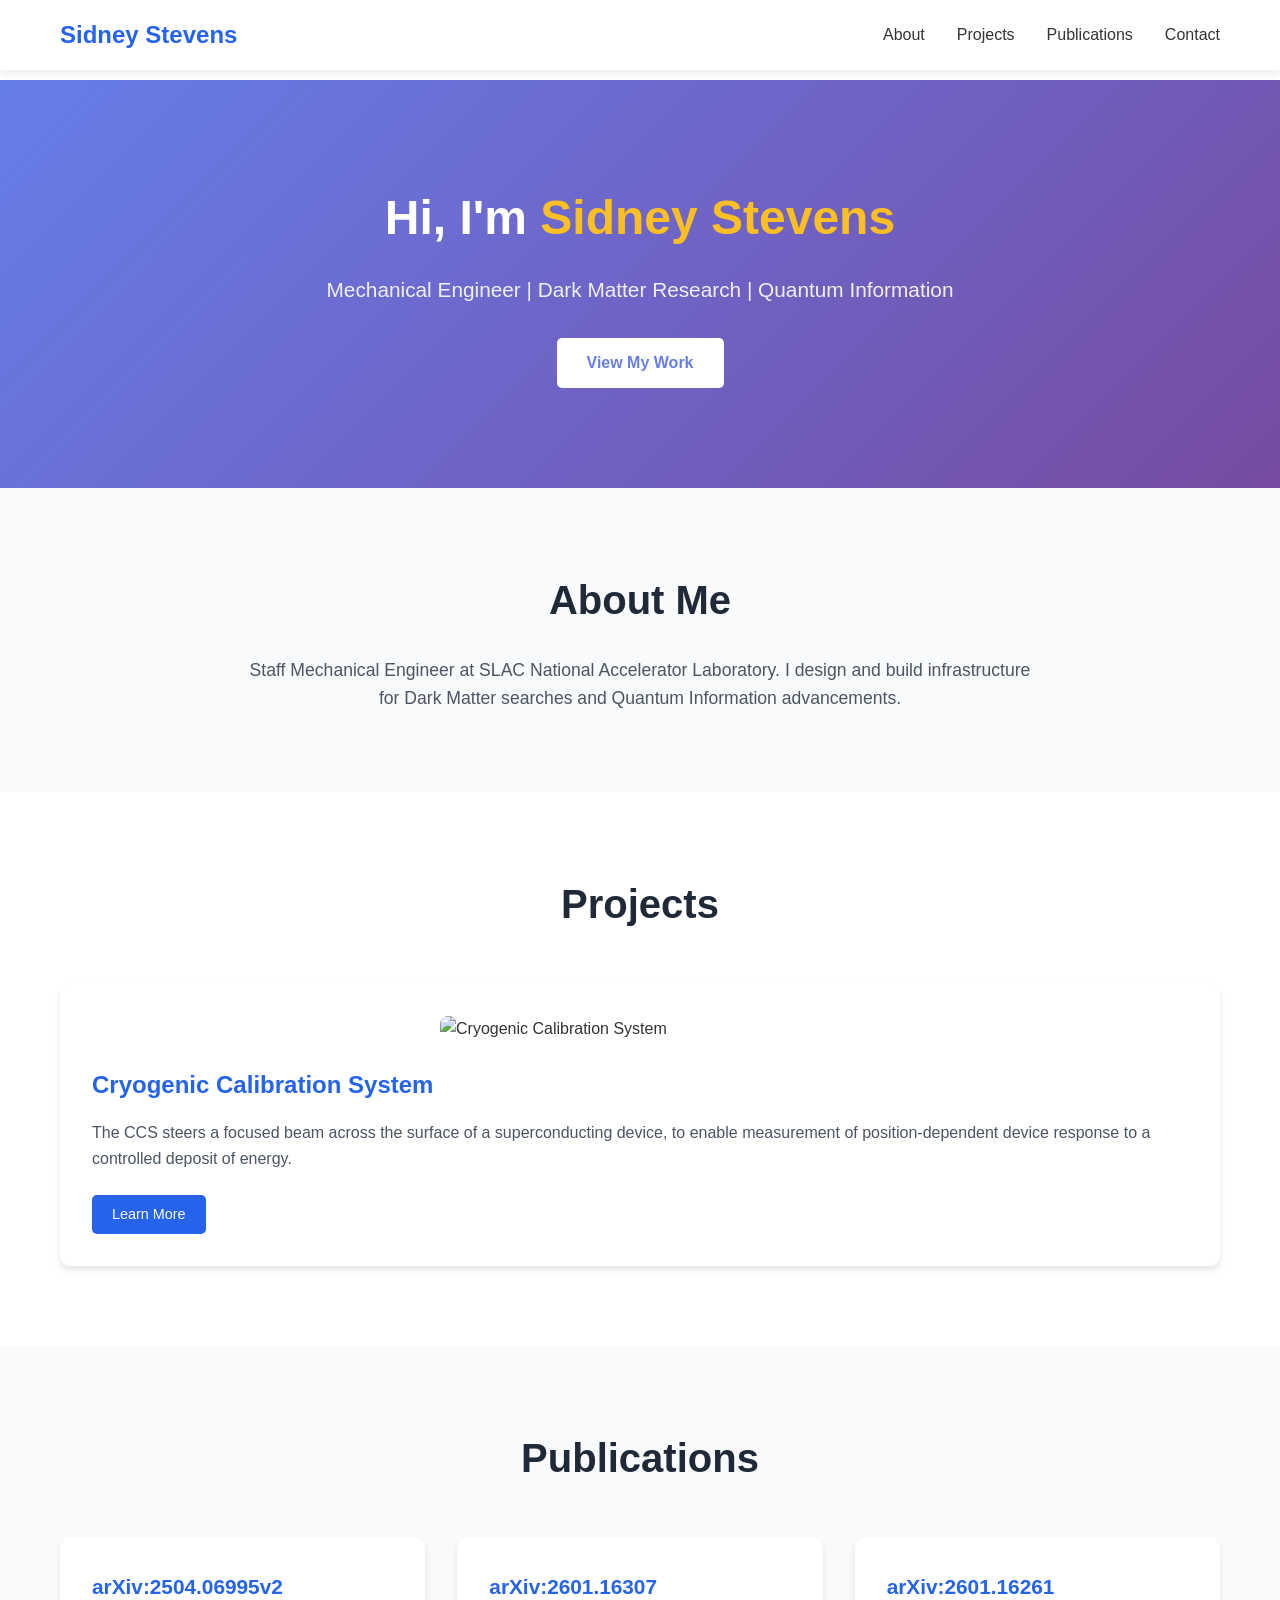
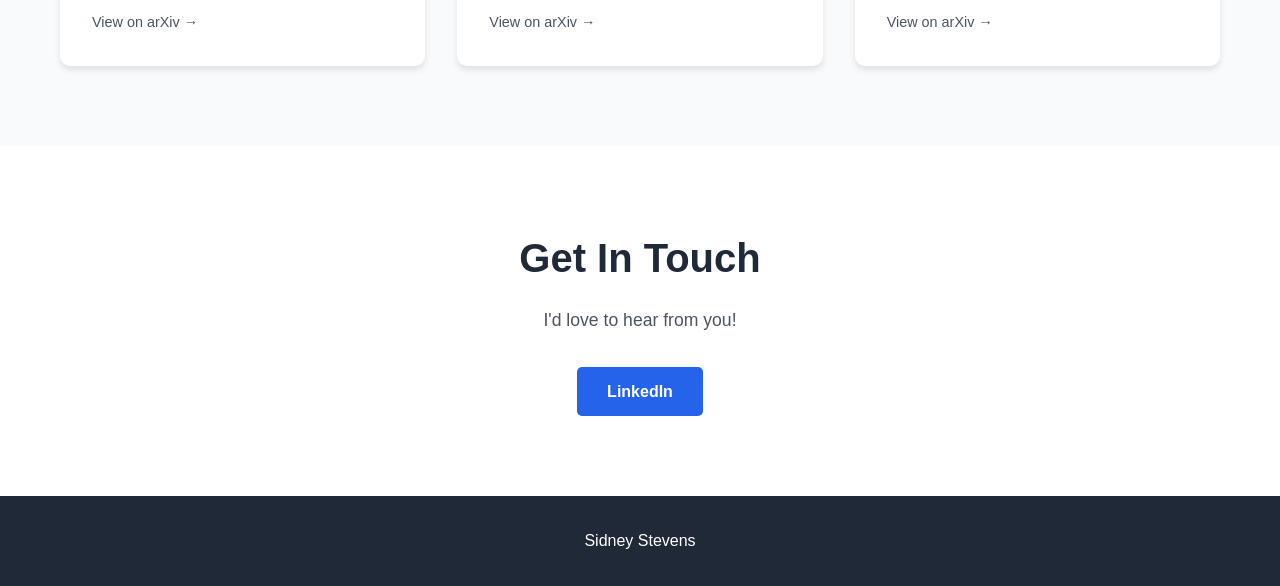
==== index.html @ 1811126e "Add files via upload" ====
<!DOCTYPE html>
<html lang="en">
<head>
    <meta charset="UTF-8">
    <meta name="viewport" content="width=device-width, initial-scale=1.0">
    <title>Sidney Stevens - Portfolio</title>
    <link rel="stylesheet" href="style.css">
</head>
<body>
    <!-- Navigation -->
    <nav class="navbar">
        <div class="container">
            <h1 class="logo">Sidney Stevens</h1>
            <ul class="nav-links">
                <li><a href="#about">About</a></li>
                <li><a href="#projects">Projects</a></li>
                <li><a href="#publications">Publications</a></li>
                <li><a href="#contact">Contact</a></li>
            </ul>
        </div>
    </nav>

    <!-- Hero Section -->
    <section class="hero">
        <div class="container">
            <h1>Hi, I'm <span class="highlight">Sidney Stevens</span></h1>
            <p class="subtitle">Mechanical Engineer | Dark Matter Research | Quantum Information</p>
            <a href="#projects" class="cta-button">View My Work</a>
        </div>
    </section>

    <!-- About Section -->
    <section id="about" class="about">
        <div class="container">
            <h2>About Me</h2>
            <p>Staff Mechanical Engineer at SLAC National Accelerator Laboratory. I design and build infrastructure for Dark Matter searches and Quantum Information advancements.</p>
        </div>
    </section>

    <!-- Projects Section -->
    <section id="projects" class="projects">
        <div class="container">
            <h2>Projects</h2>
            <div class="project-grid">
                <!-- Project Card 1 -->
                <div class="project-card">
                    <img src="images/cryogenic-calibration.jpg" alt="Cryogenic Calibration System" class="project-image">
                    <h3>Cryogenic Calibration System</h3>
                    <p>The CCS steers a focused beam across the surface of a superconducting device, to enable measurement of position-dependent device response to a controlled deposit of energy.</p>
                    <div class="project-links">
                        <a href="https://dmqis.stanford.edu/research/mems-calibration" target="_blank">Learn More</a>
                    </div>
                </div>

                <!-- Add more project cards as needed -->
            </div>
        </div>
    </section>

    <!-- Publications Section -->
    <section id="publications" class="publications">
        <div class="container">
            <h2>Publications</h2>
            <div class="publications-list">
                <div class="publication-item">
                    <a href="https://arxiv.org/abs/2504.06995v2" target="_blank">
                        <h3>arXiv:2504.06995v2</h3>
                        <p>View on arXiv →</p>
                    </a>
                </div>
                <div class="publication-item">
                    <a href="https://arxiv.org/abs/2601.16307" target="_blank">
                        <h3>arXiv:2601.16307</h3>
                        <p>View on arXiv →</p>
                    </a>
                </div>
                <div class="publication-item">
                    <a href="https://arxiv.org/abs/2601.16261" target="_blank">
                        <h3>arXiv:2601.16261</h3>
                        <p>View on arXiv →</p>
                    </a>
                </div>
            </div>
        </div>
    </section>

    <!-- Contact Section -->
    <section id="contact" class="contact">
        <div class="container">
            <h2>Get In Touch</h2>
            <p>I'd love to hear from you!</p>
            <div class="contact-links">
                <a href="https://www.linkedin.com/in/sidney-stevens/" target="_blank">LinkedIn</a>
            </div>
        </div>
    </section>

    <!-- Footer -->
    <footer>
        <p>Sidney Stevens</p>
    </footer>

    <script src="script.js"></script>
</body>
</html>
---- style.css ----
/* Reset and Base Styles */
* {
    margin: 0;
    padding: 0;
    box-sizing: border-box;
}

body {
    font-family: -apple-system, BlinkMacSystemFont, 'Segoe UI', Roboto, Oxygen, Ubuntu, sans-serif;
    line-height: 1.6;
    color: #333;
}

.container {
    max-width: 1200px;
    margin: 0 auto;
    padding: 0 20px;
}

/* Navigation */
.navbar {
    background-color: #fff;
    box-shadow: 0 2px 10px rgba(0,0,0,0.1);
    position: fixed;
    width: 100%;
    top: 0;
    z-index: 100;
}

.navbar .container {
    display: flex;
    justify-content: space-between;
    align-items: center;
    padding: 1rem 20px;
}

.logo {
    font-size: 1.5rem;
    font-weight: bold;
    color: #2563eb;
}

.nav-links {
    display: flex;
    list-style: none;
    gap: 2rem;
}

.nav-links a {
    text-decoration: none;
    color: #333;
    font-weight: 500;
    transition: color 0.3s;
}

.nav-links a:hover {
    color: #2563eb;
}

/* Hero Section */
.hero {
    margin-top: 80px;
    padding: 100px 0;
    background: linear-gradient(135deg, #667eea 0%, #764ba2 100%);
    color: white;
    text-align: center;
}

.hero h1 {
    font-size: 3rem;
    margin-bottom: 1rem;
}

.highlight {
    color: #fbbf24;
}

.subtitle {
    font-size: 1.3rem;
    margin-bottom: 2rem;
    opacity: 0.9;
}

.cta-button {
    display: inline-block;
    padding: 12px 30px;
    background-color: white;
    color: #667eea;
    text-decoration: none;
    border-radius: 5px;
    font-weight: bold;
    transition: transform 0.3s, box-shadow 0.3s;
}

.cta-button:hover {
    transform: translateY(-2px);
    box-shadow: 0 5px 15px rgba(0,0,0,0.2);
}

/* About Section */
.about {
    padding: 80px 0;
    background-color: #f9fafb;
}

.about h2 {
    font-size: 2.5rem;
    margin-bottom: 1.5rem;
    text-align: center;
    color: #1f2937;
}

.about p {
    font-size: 1.1rem;
    max-width: 800px;
    margin: 0 auto;
    text-align: center;
    color: #4b5563;
}

/* Projects Section */
.projects {
    padding: 80px 0;
}

.projects h2 {
    font-size: 2.5rem;
    margin-bottom: 3rem;
    text-align: center;
    color: #1f2937;
}

.project-grid {
    display: grid;
    grid-template-columns: repeat(auto-fit, minmax(300px, 1fr));
    gap: 2rem;
}

.project-card {
    background: white;
    padding: 2rem;
    border-radius: 10px;
    box-shadow: 0 4px 6px rgba(0,0,0,0.1);
    transition: transform 0.3s, box-shadow 0.3s;
}

.project-card:hover {
    transform: translateY(-5px);
    box-shadow: 0 10px 20px rgba(0,0,0,0.15);
}

.project-image {
    width: 100%;
    max-width: 400px;  /* Add this line - adjust the number as needed */
    height: auto;
    border-radius: 8px;
    margin-bottom: 1.5rem;
    margin-left: auto;  /* Add this to center the image */
    margin-right: auto; /* Add this to center the image */
    display: block;     /* Add this to center the image */
}

.project-card h3 {
    color: #2563eb;
    margin-bottom: 1rem;
    font-size: 1.5rem;
}

.project-card p {
    color: #4b5563;
    margin-bottom: 1.5rem;
}

.project-links {
    display: flex;
    gap: 1rem;
}

.project-links a {
    padding: 8px 20px;
    background-color: #2563eb;
    color: white;
    text-decoration: none;
    border-radius: 5px;
    font-size: 0.9rem;
    transition: background-color 0.3s;
}

.project-links a:hover {
    background-color: #1d4ed8;
}

/* Publications Section */
.publications {
    padding: 80px 0;
    background-color: #f9fafb;
}

.publications h2 {
    font-size: 2.5rem;
    margin-bottom: 3rem;
    text-align: center;
    color: #1f2937;
}

.publications-list {
    display: grid;
    grid-template-columns: repeat(auto-fit, minmax(300px, 1fr));
    gap: 2rem;
}

.publication-item {
    background: white;
    padding: 2rem;
    border-radius: 10px;
    box-shadow: 0 4px 6px rgba(0,0,0,0.1);
    transition: transform 0.3s, box-shadow 0.3s;
}

.publication-item:hover {
    transform: translateY(-5px);
    box-shadow: 0 10px 20px rgba(0,0,0,0.15);
}

.publication-item a {
    text-decoration: none;
    color: inherit;
}

.publication-item h3 {
    color: #2563eb;
    margin-bottom: 0.5rem;
    font-size: 1.3rem;
}

.publication-item p {
    color: #4b5563;
    font-size: 0.9rem;
}

/* Contact Section */
.contact {
    padding: 80px 0;
    text-align: center;
}

.contact h2 {
    font-size: 2.5rem;
    margin-bottom: 1rem;
    color: #1f2937;
}

.contact p {
    font-size: 1.1rem;
    margin-bottom: 2rem;
    color: #4b5563;
}

.contact-links {
    display: flex;
    justify-content: center;
    gap: 2rem;
    flex-wrap: wrap;
}

.contact-links a {
    padding: 12px 30px;
    background-color: #2563eb;
    color: white;
    text-decoration: none;
    border-radius: 5px;
    font-weight: bold;
    transition: background-color 0.3s, transform 0.3s;
}

.contact-links a:hover {
    background-color: #1d4ed8;
    transform: translateY(-2px);
}

/* Footer */
footer {
    background-color: #1f2937;
    color: white;
    text-align: center;
    padding: 2rem 0;
}

/* Responsive Design */
@media (max-width: 768px) {
    .hero h1 {
        font-size: 2rem;
    }
    
    .subtitle {
        font-size: 1rem;
    }
    
    .nav-links {
        gap: 1rem;
        font-size: 0.9rem;
    }
}
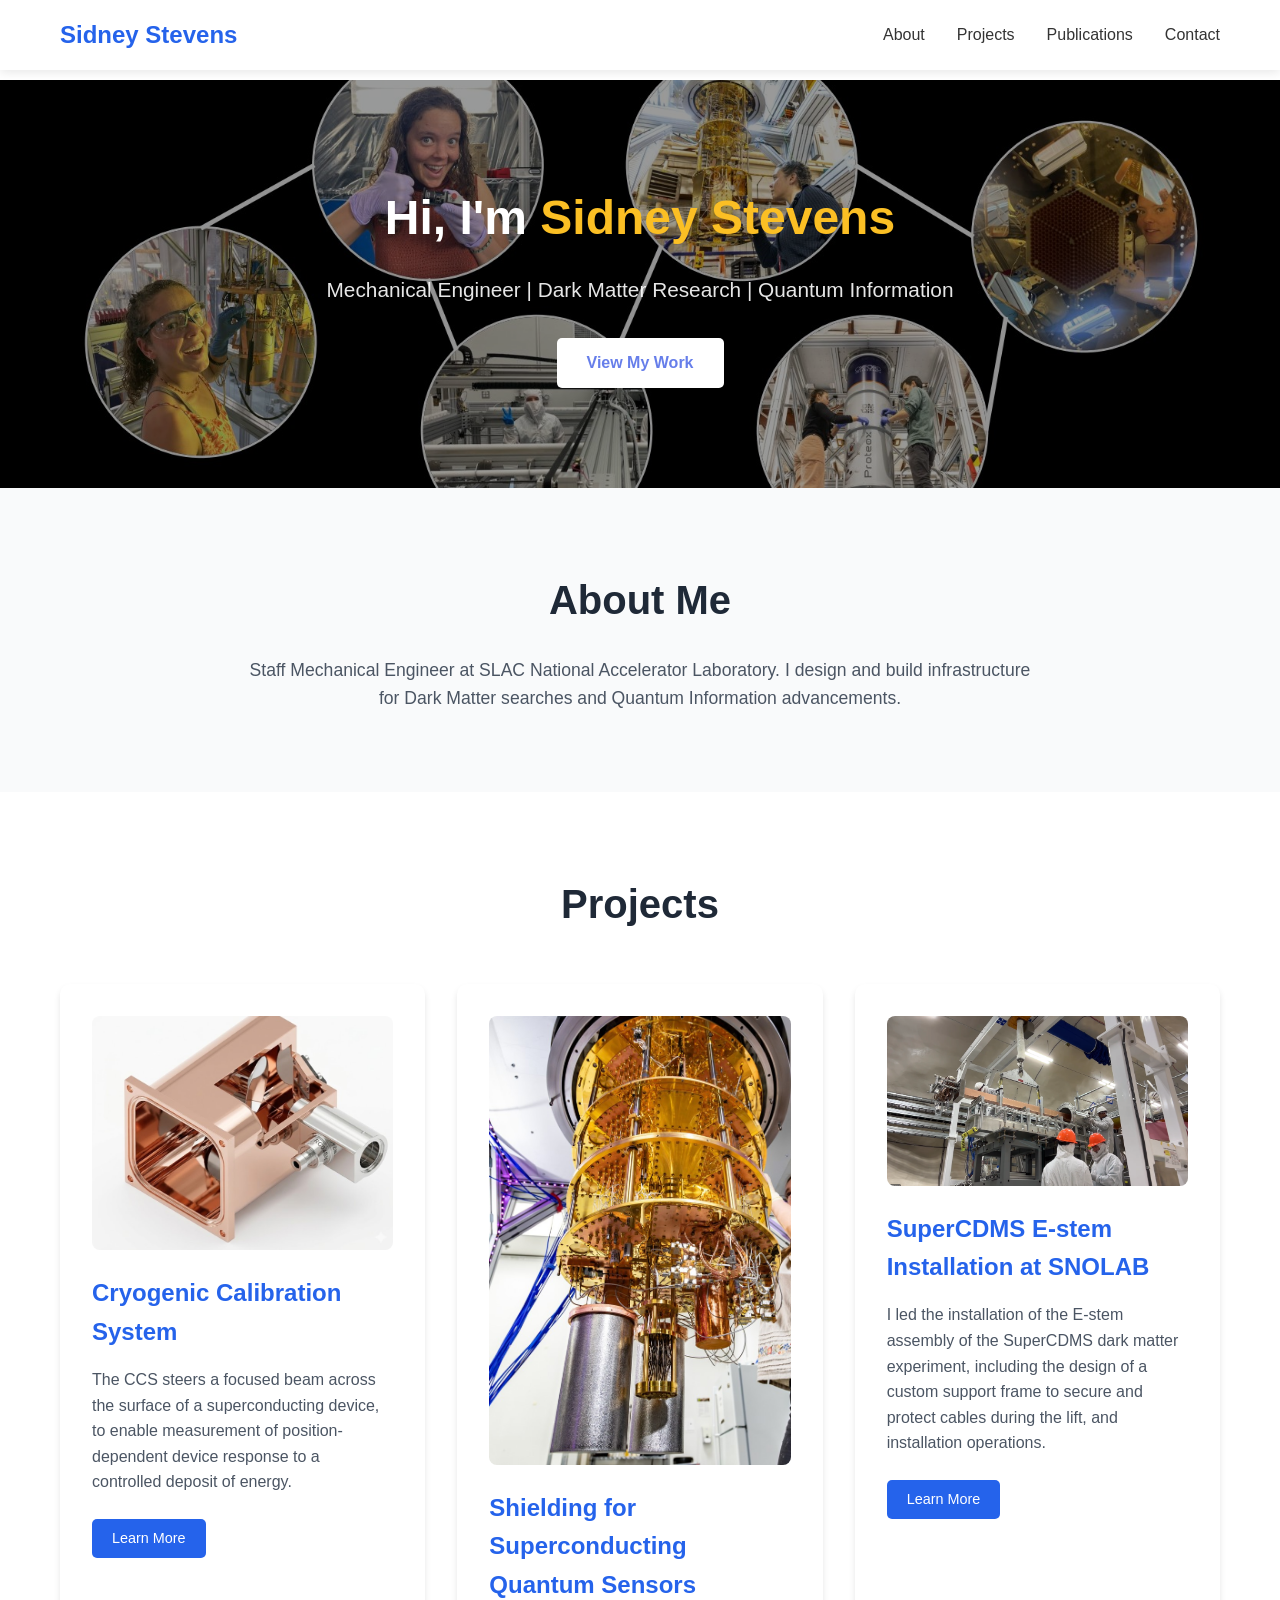
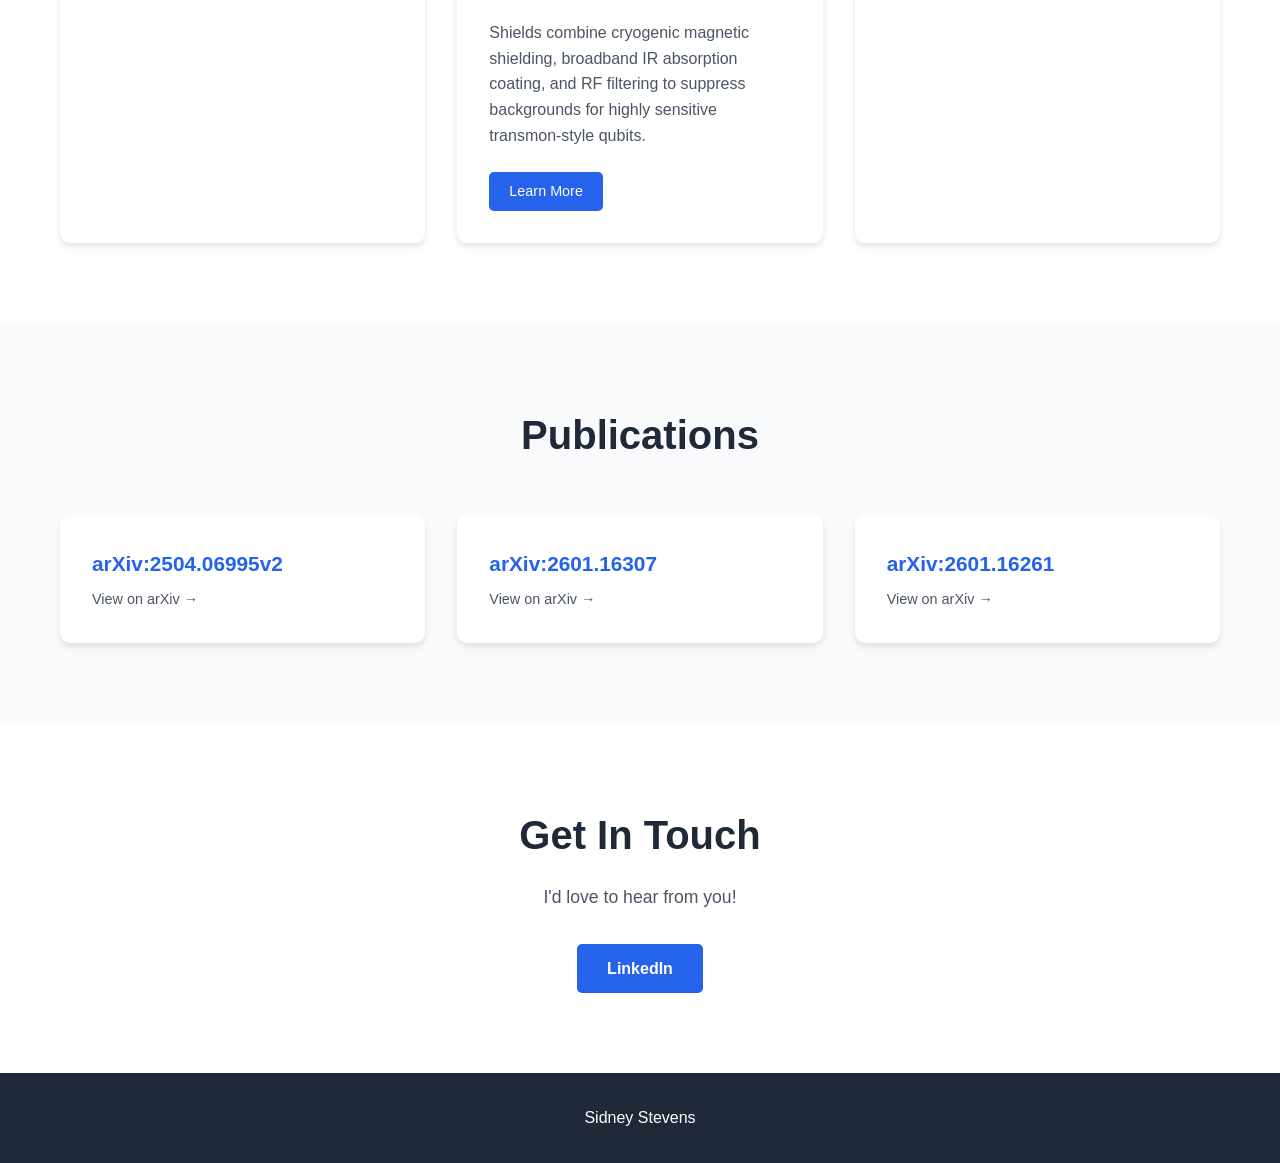
==== commit 2d0aee62: "Add files via upload" ====
--- a/index.html
+++ b/index.html
@@ -37,7 +37,7 @@
         </div>
     </section>
 
-    <!-- Projects Section -->
+<!-- Projects Section -->
     <section id="projects" class="projects">
         <div class="container">
             <h2>Projects</h2>
@@ -52,7 +52,25 @@
                     </div>
                 </div>
 
-                <!-- Add more project cards as needed -->
+                <!-- Project Card 2 -->
+                <div class="project-card">
+                    <img src="images/BFG glamour.jpg" alt="Shielding for Superconducting Quantum Sensors" class="project-image">
+                    <h3>Shielding for Superconducting Quantum Sensors</h3>
+                    <p>Shields combine cryogenic magnetic shielding, broadband IR absorption coating, and RF filtering to suppress backgrounds for highly sensitive transmon-style qubits.</p>
+                    <div class="project-links">
+                        <a href="https://arxiv.org/abs/2601.16261" target="_blank">Learn More</a>
+                    </div>
+                </div>
+
+                <!-- Project Card 3 -->
+                <div class="project-card">
+                    <img src="images/Estem Install.png" alt="SuperCDMS E-stem Installation at SNOLAB" class="project-image">
+                    <h3>SuperCDMS E-stem Installation at SNOLAB</h3>
+                    <p>I led the installation of the E-stem assembly of the SuperCDMS dark matter experiment, including the design of a custom support frame to secure and protect cables during the lift, and installation operations.</p>
+                    <div class="project-links">
+                        <a href="https://supercdms.slac.stanford.edu/" target="_blank">Learn More</a>
+                    </div>
+                </div>
             </div>
         </div>
     </section>
--- a/style.css
+++ b/style.css
@@ -61,9 +61,30 @@
 .hero {
     margin-top: 80px;
     padding: 100px 0;
-    background: linear-gradient(135deg, #667eea 0%, #764ba2 100%);
+    background-image: url('images/Website Banner.jpg');
+    background-size: cover;
+    background-position: center;
+    background-repeat: no-repeat;
     color: white;
     text-align: center;
+    position: relative;
+}
+
+/* Optional: Add a dark overlay to make text more readable */
+.hero::before {
+    content: '';
+    position: absolute;
+    top: 0;
+    left: 0;
+    right: 0;
+    bottom: 0;
+    background-color: rgba(0, 0, 0, 0.4); /* Semi-transparent dark overlay */
+    z-index: 1;
+}
+
+.hero .container {
+    position: relative;
+    z-index: 2;
 }
 
 .hero h1 {
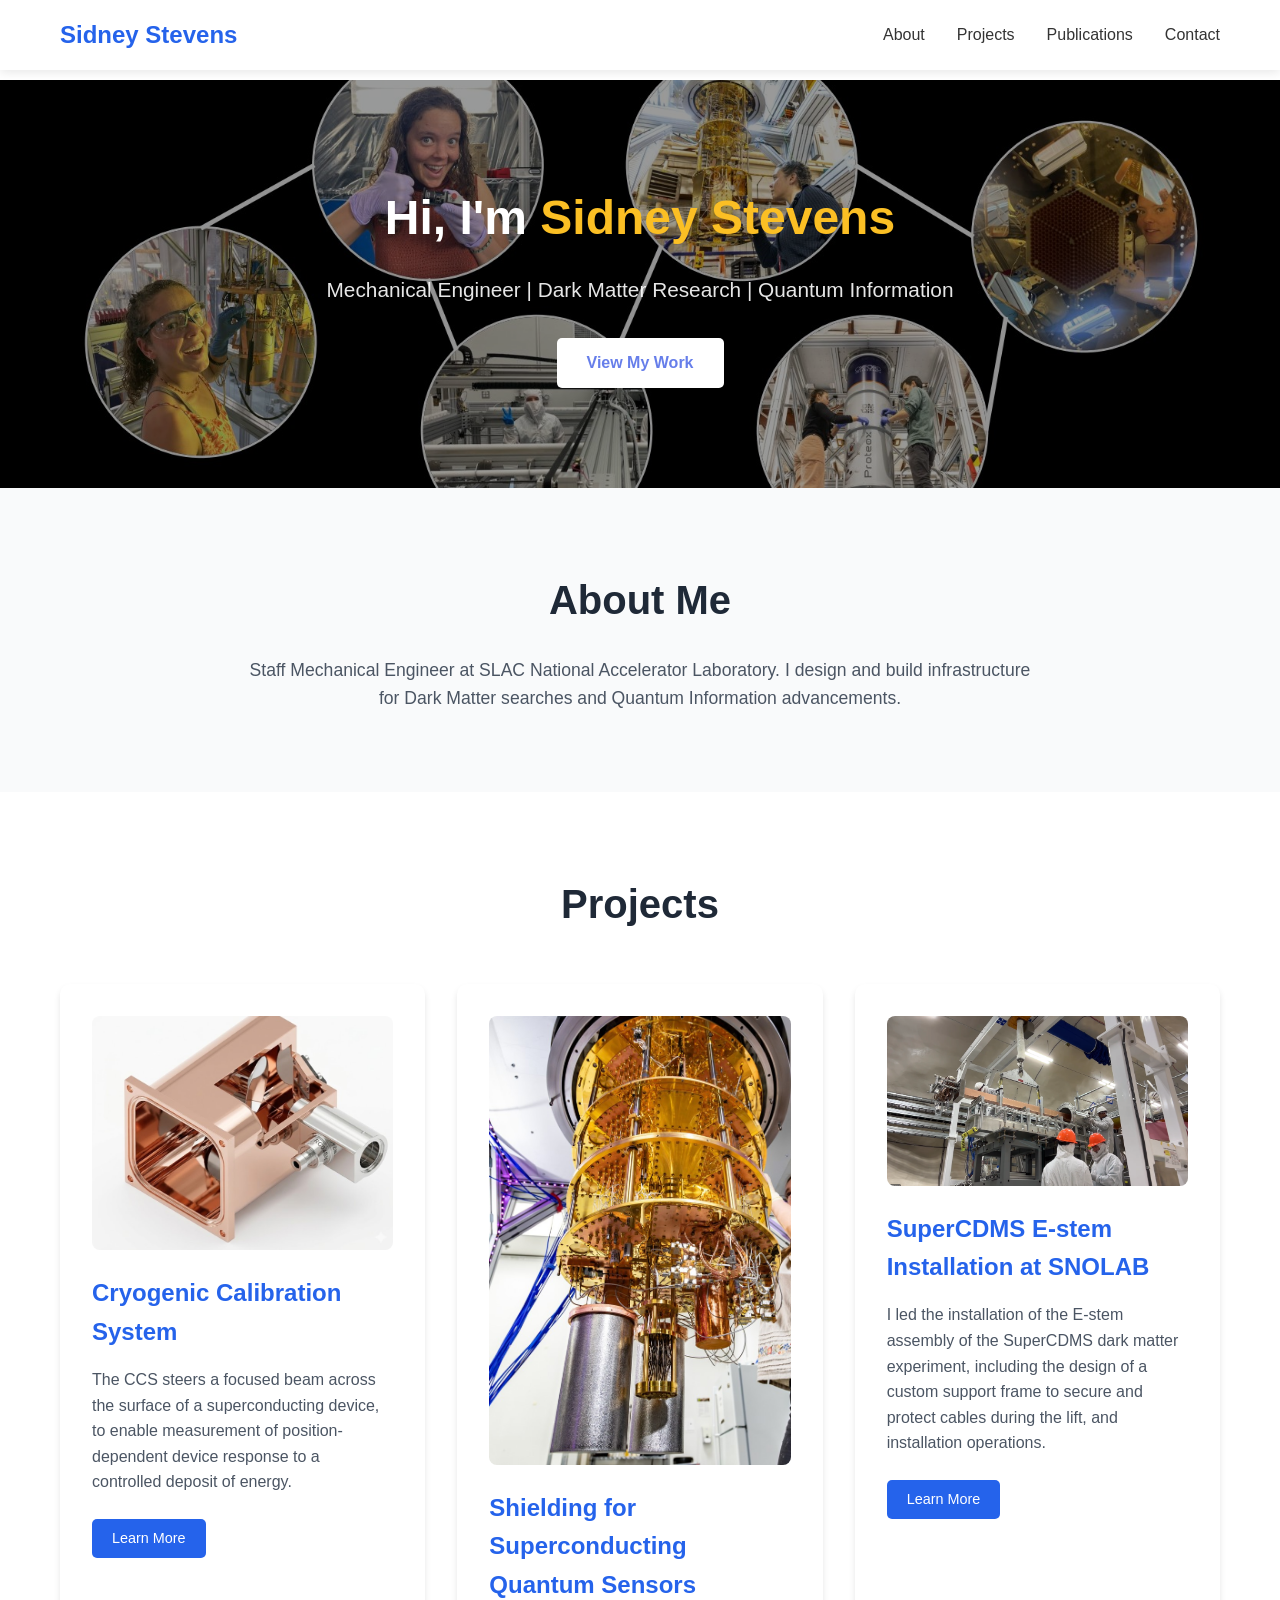
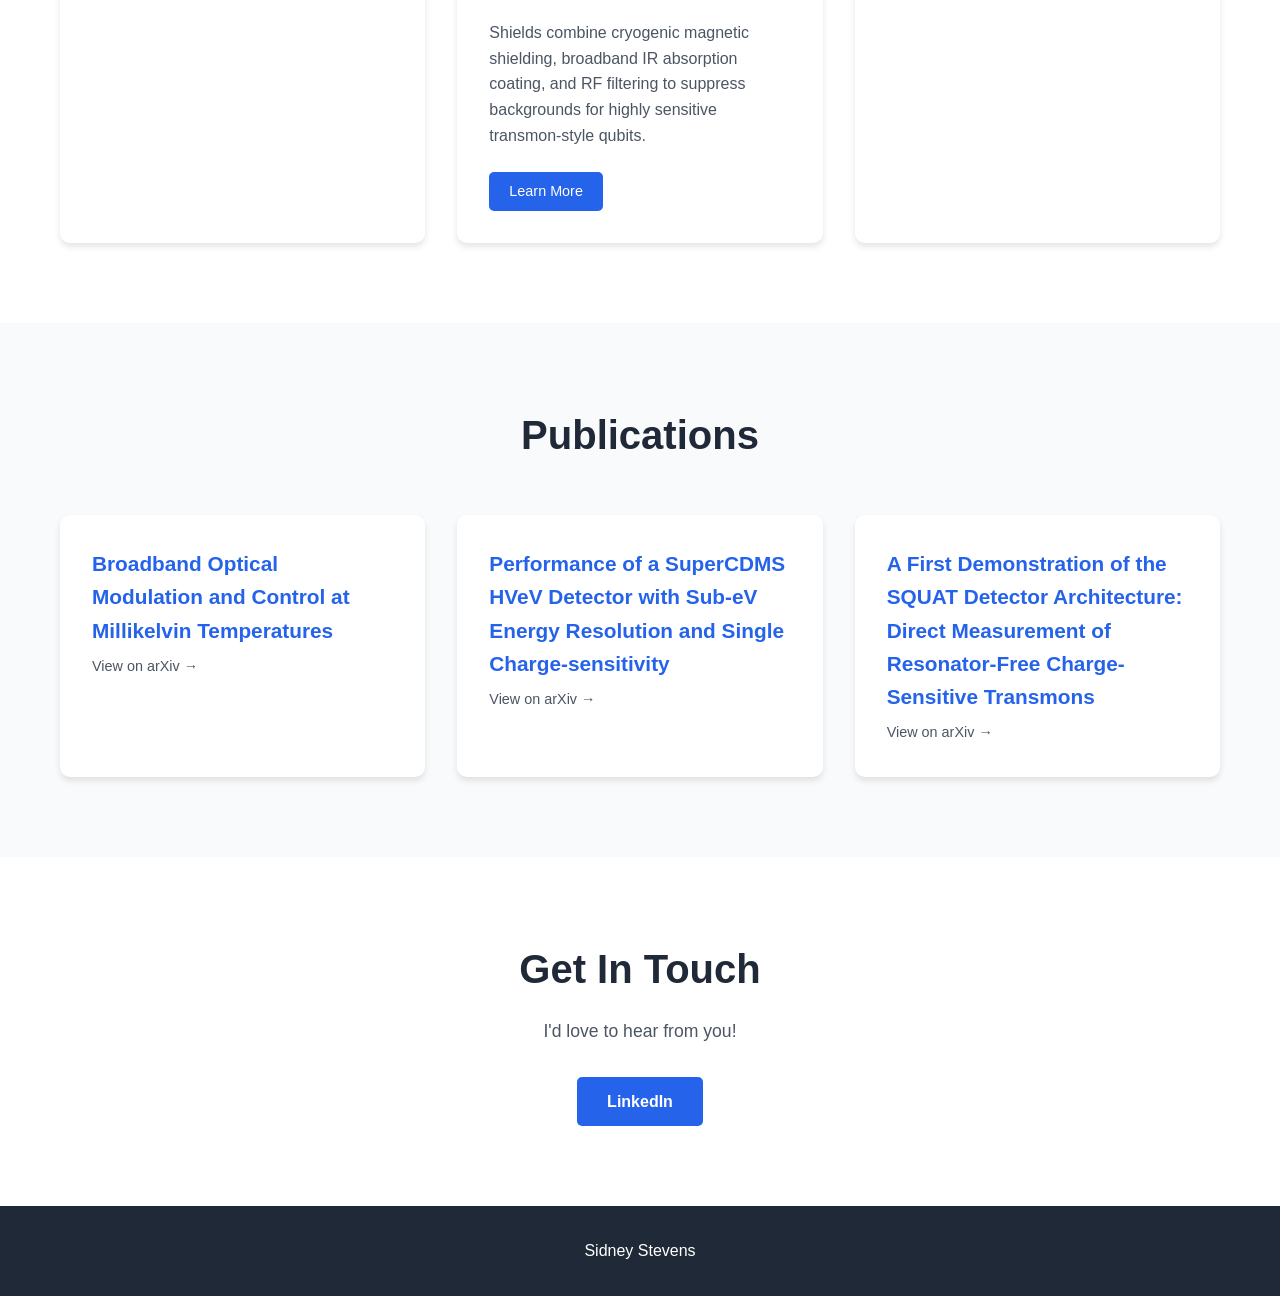
==== commit 66040f89: "Revise project details and publication titles in index.html Updated publication titles and added new" ====
--- a/index.html
+++ b/index.html
@@ -82,26 +82,26 @@
             <div class="publications-list">
                 <div class="publication-item">
                     <a href="https://arxiv.org/abs/2504.06995v2" target="_blank">
-                        <h3>arXiv:2504.06995v2</h3>
+                        <h3>Broadband Optical Modulation and Control at Millikelvin Temperatures</h3>
                         <p>View on arXiv →</p>
                     </a>
                 </div>
                 <div class="publication-item">
                     <a href="https://arxiv.org/abs/2601.16307" target="_blank">
-                        <h3>arXiv:2601.16307</h3>
+                        <h3>Performance of a SuperCDMS HVeV Detector with Sub-eV Energy Resolution and Single Charge-sensitivity</h3>
                         <p>View on arXiv →</p>
                     </a>
                 </div>
                 <div class="publication-item">
                     <a href="https://arxiv.org/abs/2601.16261" target="_blank">
-                        <h3>arXiv:2601.16261</h3>
+                        <h3>A First Demonstration of the SQUAT Detector Architecture: Direct Measurement of Resonator-Free Charge-Sensitive Transmons</h3>
                         <p>View on arXiv →</p>
                     </a>
                 </div>
             </div>
         </div>
     </section>
-
+    
     <!-- Contact Section -->
     <section id="contact" class="contact">
         <div class="container">
@@ -120,4 +120,4 @@
 
     <script src="script.js"></script>
 </body>
-</html>+</html>
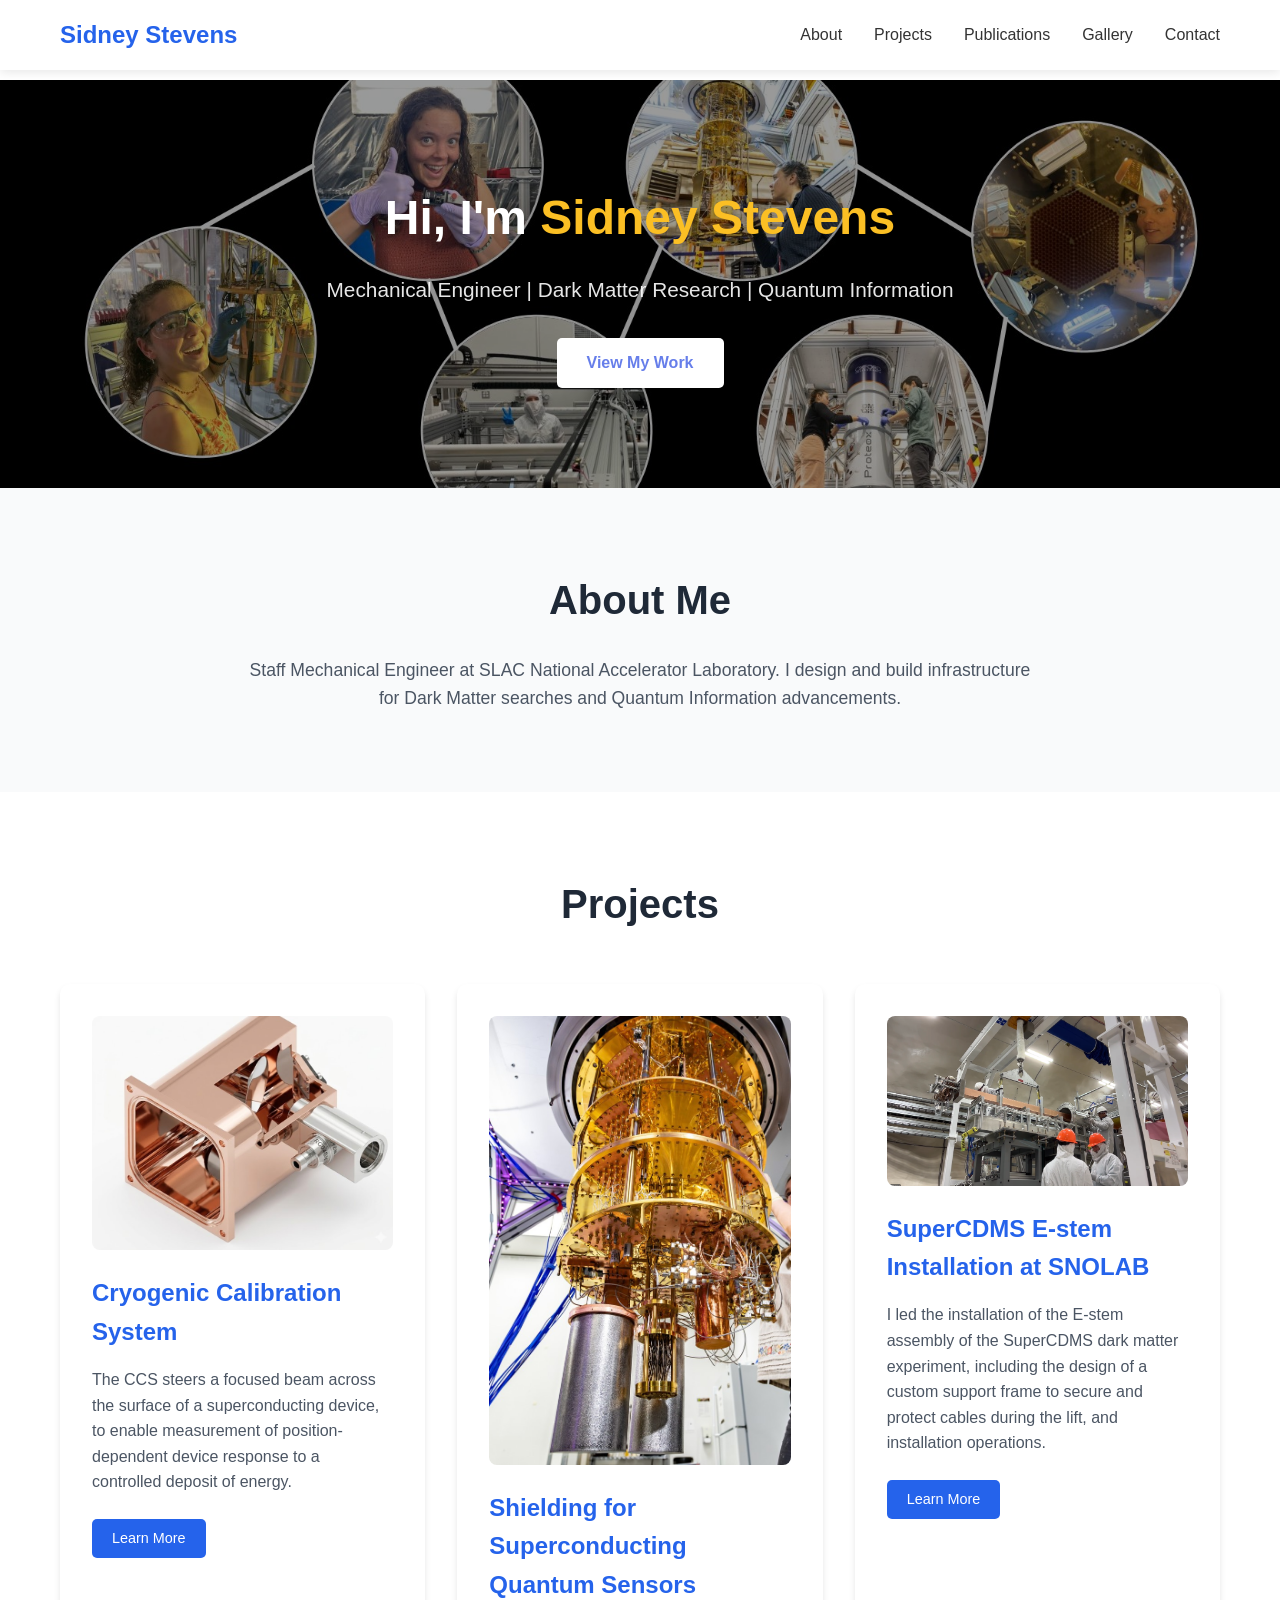
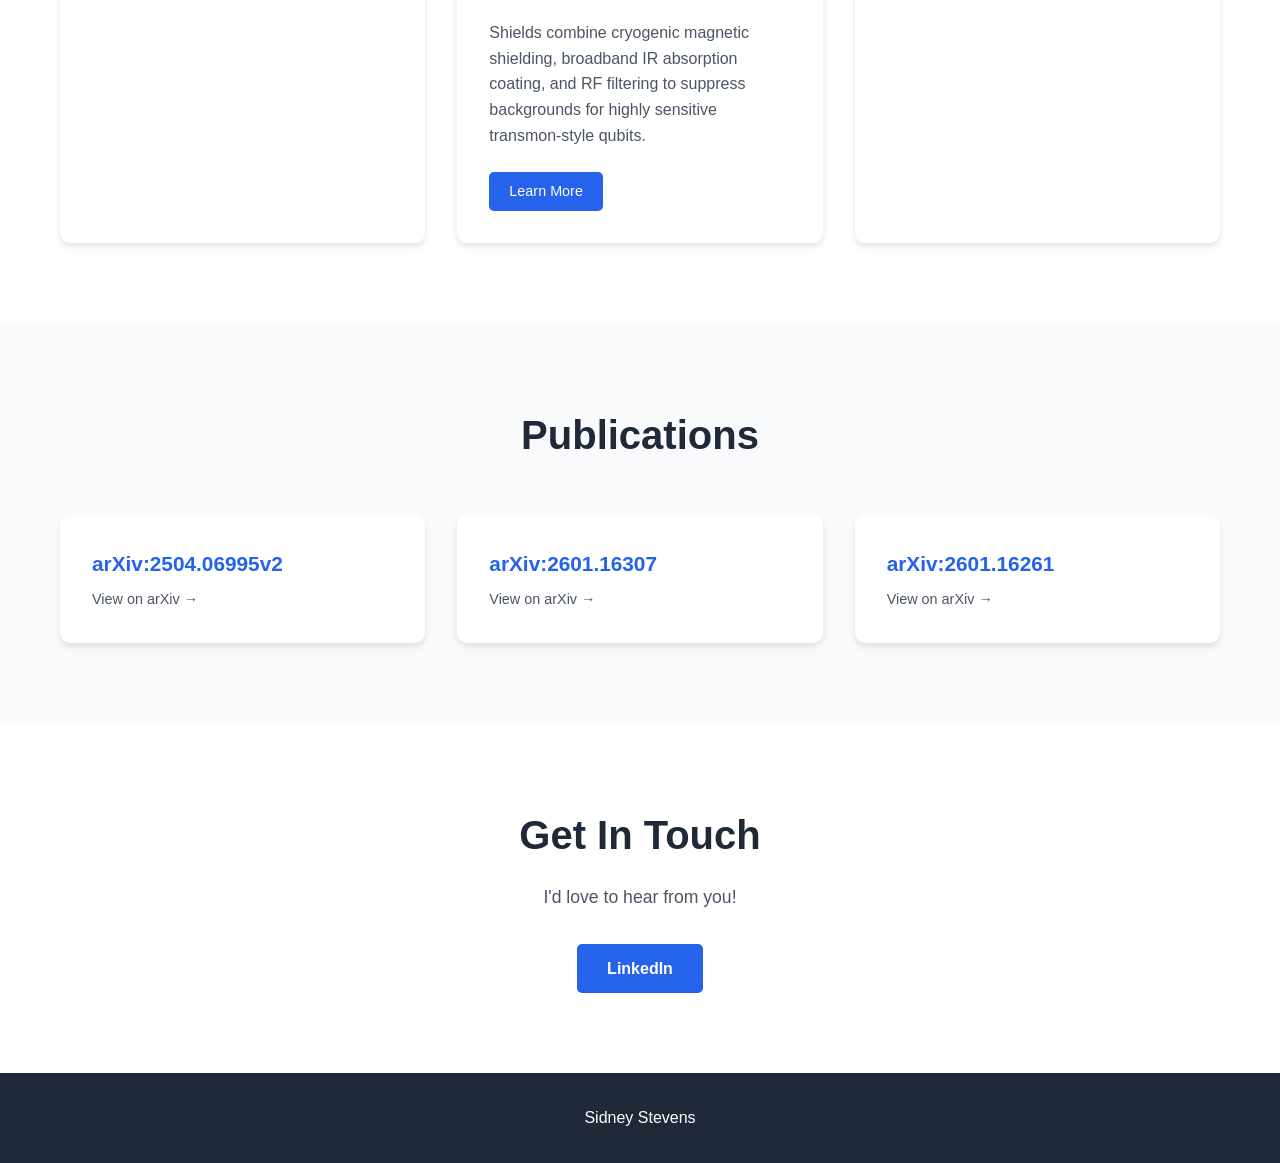
==== commit d810ddea: "Add files via upload" ====
--- a/index.html
+++ b/index.html
@@ -15,6 +15,7 @@
                 <li><a href="#about">About</a></li>
                 <li><a href="#projects">Projects</a></li>
                 <li><a href="#publications">Publications</a></li>
+                <li><a href="gallery.html">Gallery</a></li>
                 <li><a href="#contact">Contact</a></li>
             </ul>
         </div>
@@ -82,26 +83,26 @@
             <div class="publications-list">
                 <div class="publication-item">
                     <a href="https://arxiv.org/abs/2504.06995v2" target="_blank">
-                        <h3>Broadband Optical Modulation and Control at Millikelvin Temperatures</h3>
+                        <h3>arXiv:2504.06995v2</h3>
                         <p>View on arXiv →</p>
                     </a>
                 </div>
                 <div class="publication-item">
                     <a href="https://arxiv.org/abs/2601.16307" target="_blank">
-                        <h3>Performance of a SuperCDMS HVeV Detector with Sub-eV Energy Resolution and Single Charge-sensitivity</h3>
+                        <h3>arXiv:2601.16307</h3>
                         <p>View on arXiv →</p>
                     </a>
                 </div>
                 <div class="publication-item">
                     <a href="https://arxiv.org/abs/2601.16261" target="_blank">
-                        <h3>A First Demonstration of the SQUAT Detector Architecture: Direct Measurement of Resonator-Free Charge-Sensitive Transmons</h3>
+                        <h3>arXiv:2601.16261</h3>
                         <p>View on arXiv →</p>
                     </a>
                 </div>
             </div>
         </div>
     </section>
-    
+
     <!-- Contact Section -->
     <section id="contact" class="contact">
         <div class="container">
@@ -120,4 +121,4 @@
 
     <script src="script.js"></script>
 </body>
-</html>
+</html>
--- a/style.css
+++ b/style.css
@@ -321,4 +321,177 @@
         gap: 1rem;
         font-size: 0.9rem;
     }
+}
+
+/* Gallery Header */
+.gallery-header {
+    margin-top: 80px;
+    padding: 60px 0;
+    background-color: #667eea;
+    color: white;
+    text-align: center;
+}
+
+.gallery-header h1 {
+    font-size: 2.5rem;
+    margin-bottom: 0.5rem;
+}
+
+.gallery-header p {
+    font-size: 1.2rem;
+    opacity: 0.9;
+}
+
+/* Gallery Sections */
+.gallery-section {
+    padding: 80px 0;
+    background-color: #ffffff;
+}
+
+.gallery-section.metalwork-section {
+    background-color: #f9fafb;
+}
+
+.section-title {
+    font-size: 2.5rem;
+    margin-bottom: 3rem;
+    text-align: center;
+    color: #1f2937;
+}
+
+/* Gallery Grid */
+.gallery-grid {
+    display: grid;
+    grid-template-columns: repeat(auto-fit, minmax(320px, 1fr));
+    gap: 2.5rem;
+}
+
+.gallery-item {
+    background: white;
+    border-radius: 10px;
+    overflow: hidden;
+    box-shadow: 0 4px 6px rgba(0,0,0,0.1);
+    transition: transform 0.3s, box-shadow 0.3s;
+}
+
+.gallery-item:hover {
+    transform: translateY(-5px);
+    box-shadow: 0 10px 20px rgba(0,0,0,0.15);
+}
+
+/* Carousel Styles */
+.carousel {
+    position: relative;
+    width: 100%;
+    height: 300px;
+    overflow: hidden;
+    background-color: #f3f4f6;
+}
+
+.carousel-images {
+    width: 100%;
+    height: 100%;
+    position: relative;
+}
+
+.carousel-image {
+    width: 100%;
+    height: 100%;
+    object-fit: cover;
+    position: absolute;
+    top: 0;
+    left: 0;
+    opacity: 0;
+    transition: opacity 0.5s ease-in-out;
+}
+
+.carousel-image.active {
+    opacity: 1;
+}
+
+.carousel-btn {
+    position: absolute;
+    top: 50%;
+    transform: translateY(-50%);
+    background-color: rgba(0, 0, 0, 0.5);
+    color: white;
+    border: none;
+    padding: 12px 16px;
+    cursor: pointer;
+    font-size: 18px;
+    z-index: 10;
+    transition: background-color 0.3s;
+    border-radius: 3px;
+}
+
+.carousel-btn:hover {
+    background-color: rgba(0, 0, 0, 0.8);
+}
+
+.carousel-btn.prev {
+    left: 10px;
+}
+
+.carousel-btn.next {
+    right: 10px;
+}
+
+.carousel-dots {
+    position: absolute;
+    bottom: 15px;
+    left: 50%;
+    transform: translateX(-50%);
+    display: flex;
+    gap: 8px;
+    z-index: 10;
+}
+
+.dot {
+    width: 10px;
+    height: 10px;
+    border-radius: 50%;
+    background-color: rgba(255, 255, 255, 0.5);
+    cursor: pointer;
+    transition: background-color 0.3s;
+}
+
+.dot.active {
+    background-color: white;
+}
+
+.dot:hover {
+    background-color: rgba(255, 255, 255, 0.8);
+}
+
+/* Gallery Caption */
+.gallery-caption {
+    padding: 1.5rem;
+}
+
+.gallery-caption h3 {
+    color: #2563eb;
+    margin-bottom: 0.5rem;
+    font-size: 1.3rem;
+}
+
+.gallery-caption p {
+    color: #4b5563;
+    font-size: 0.95rem;
+    line-height: 1.5;
+}
+
+/* Responsive adjustments */
+@media (max-width: 768px) {
+    .gallery-grid {
+        grid-template-columns: 1fr;
+        gap: 2rem;
+    }
+    
+    .carousel {
+        height: 250px;
+    }
+    
+    .section-title {
+        font-size: 2rem;
+    }
 }
